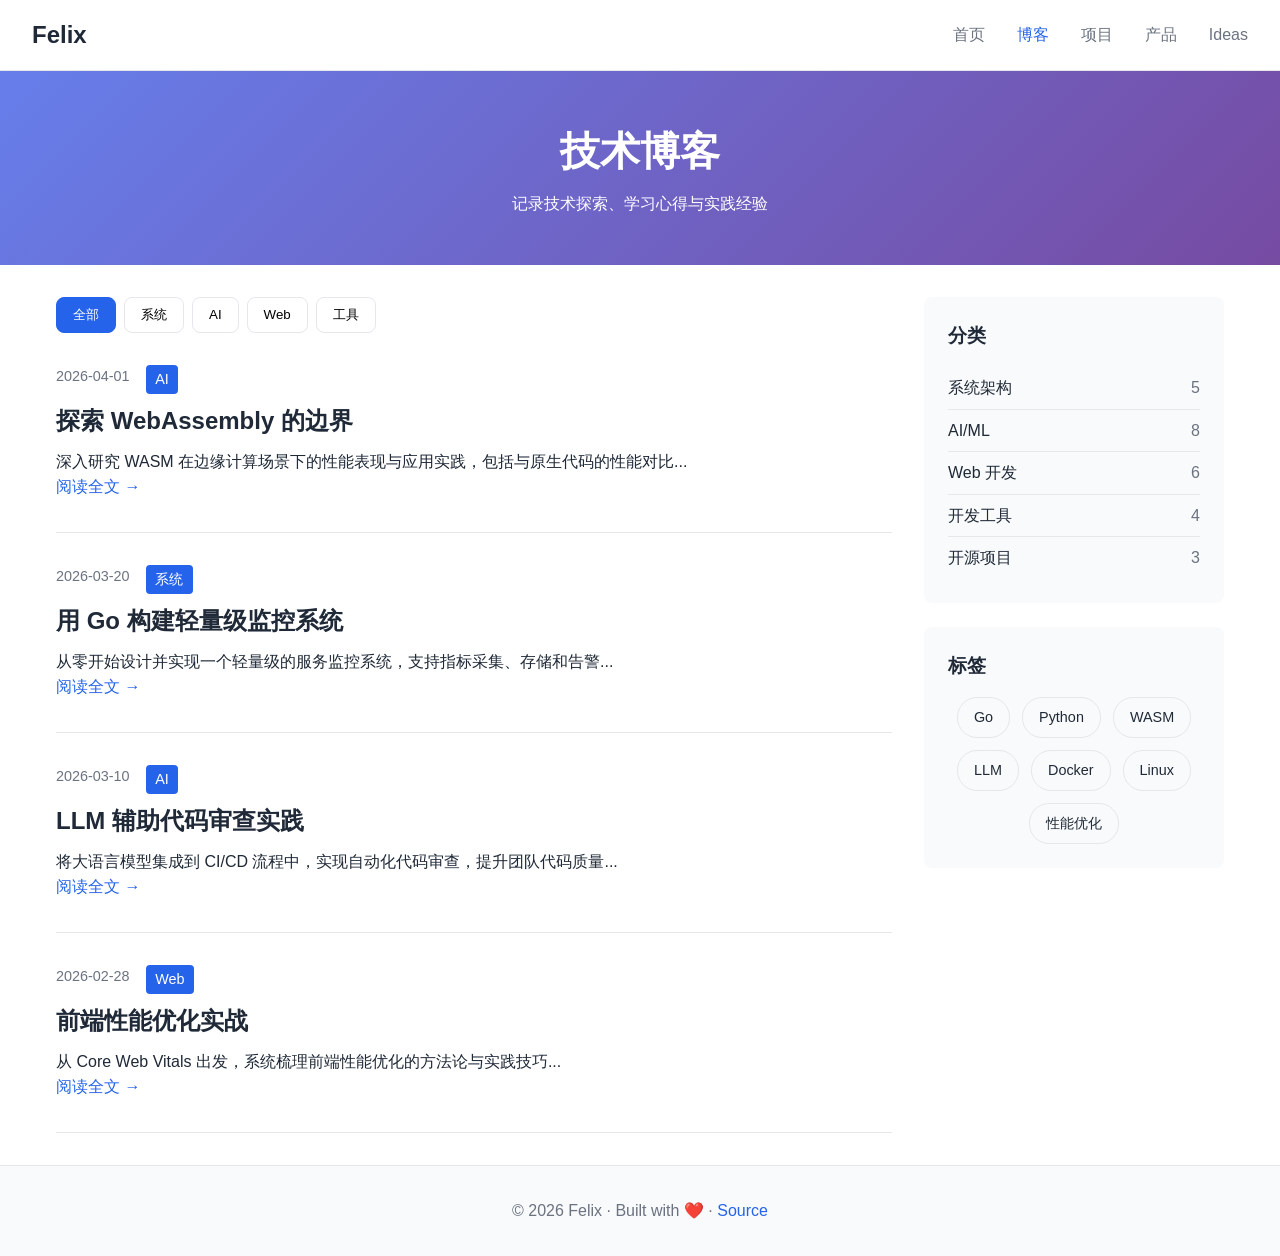
==== blog.html @ bbef853a "Add personal tech blog website with blog, projects, products and ideas sections" ====
<!DOCTYPE html>
<html lang="zh-CN">
<head>
  <meta charset="UTF-8">
  <meta name="viewport" content="width=device-width, initial-scale=1.0">
  <title>博客 - Felix's Tech Blog</title>
  <link rel="stylesheet" href="assets/css/main.css">
</head>
<body>
  <nav class="navbar">
    <div class="nav-brand"><a href="index.html">Felix</a></div>
    <ul class="nav-links">
      <li><a href="index.html">首页</a></li>
      <li><a href="blog.html" class="active">博客</a></li>
      <li><a href="projects.html">项目</a></li>
      <li><a href="products.html">产品</a></li>
      <li><a href="ideas.html">Ideas</a></li>
    </ul>
    <button class="nav-toggle" onclick="toggleNav()">☰</button>
  </nav>

  <div class="page-header">
    <div class="container">
      <h1>技术博客</h1>
      <p>记录技术探索、学习心得与实践经验</p>
    </div>
  </div>

  <div class="container main-layout">
    <main class="content-area">
      <div class="filter-bar">
        <button class="filter-btn active" onclick="filterPosts('all')">全部</button>
        <button class="filter-btn" onclick="filterPosts('系统')">系统</button>
        <button class="filter-btn" onclick="filterPosts('AI')">AI</button>
        <button class="filter-btn" onclick="filterPosts('Web')">Web</button>
        <button class="filter-btn" onclick="filterPosts('工具')">工具</button>
      </div>

      <div class="post-list" id="post-list">
        <article class="post-item" data-tags="AI,工具">
          <div class="post-meta">
            <span class="post-date">2026-04-01</span>
            <span class="post-tag">AI</span>
          </div>
          <h2><a href="viewer.html?file=content/blog/wasm-edge.md">探索 WebAssembly 的边界</a></h2>
          <p>深入研究 WASM 在边缘计算场景下的性能表现与应用实践，包括与原生代码的性能对比...</p>
          <a href="viewer.html?file=content/blog/wasm-edge.md" class="read-more">阅读全文 →</a>
        </article>

        <article class="post-item" data-tags="系统,工具">
          <div class="post-meta">
            <span class="post-date">2026-03-20</span>
            <span class="post-tag">系统</span>
          </div>
          <h2><a href="viewer.html?file=content/blog/go-monitoring.md">用 Go 构建轻量级监控系统</a></h2>
          <p>从零开始设计并实现一个轻量级的服务监控系统，支持指标采集、存储和告警...</p>
          <a href="viewer.html?file=content/blog/go-monitoring.md" class="read-more">阅读全文 →</a>
        </article>

        <article class="post-item" data-tags="AI">
          <div class="post-meta">
            <span class="post-date">2026-03-10</span>
            <span class="post-tag">AI</span>
          </div>
          <h2><a href="viewer.html?file=content/blog/llm-code-review.md">LLM 辅助代码审查实践</a></h2>
          <p>将大语言模型集成到 CI/CD 流程中，实现自动化代码审查，提升团队代码质量...</p>
          <a href="viewer.html?file=content/blog/llm-code-review.md" class="read-more">阅读全文 →</a>
        </article>

        <article class="post-item" data-tags="Web">
          <div class="post-meta">
            <span class="post-date">2026-02-28</span>
            <span class="post-tag">Web</span>
          </div>
          <h2><a href="viewer.html?file=content/blog/web-perf.md">前端性能优化实战</a></h2>
          <p>从 Core Web Vitals 出发，系统梳理前端性能优化的方法论与实践技巧...</p>
          <a href="viewer.html?file=content/blog/web-perf.md" class="read-more">阅读全文 →</a>
        </article>
      </div>
    </main>

    <aside class="sidebar">
      <div class="widget">
        <h3>分类</h3>
        <ul class="category-list">
          <li><a href="#">系统架构 <span>5</span></a></li>
          <li><a href="#">AI/ML <span>8</span></a></li>
          <li><a href="#">Web 开发 <span>6</span></a></li>
          <li><a href="#">开发工具 <span>4</span></a></li>
          <li><a href="#">开源项目 <span>3</span></a></li>
        </ul>
      </div>
      <div class="widget">
        <h3>标签</h3>
        <div class="tags-cloud small">
          <span class="tag">Go</span>
          <span class="tag">Python</span>
          <span class="tag">WASM</span>
          <span class="tag">LLM</span>
          <span class="tag">Docker</span>
          <span class="tag">Linux</span>
          <span class="tag">性能优化</span>
        </div>
      </div>
    </aside>
  </div>

  <footer class="footer">
    <p>© 2026 Felix · Built with ❤️ · <a href="https://github.com/felix/my-website" target="_blank">Source</a></p>
  </footer>

  <script src="assets/js/main.js"></script>
  <script>
    function filterPosts(tag) {
      document.querySelectorAll('.filter-btn').forEach(b => b.classList.remove('active'));
      event.target.classList.add('active');
      document.querySelectorAll('.post-item').forEach(item => {
        if (tag === 'all' || item.dataset.tags.includes(tag)) {
          item.style.display = '';
        } else {
          item.style.display = 'none';
        }
      });
    }
  </script>
</body>
</html>
---- assets/css/main.css ----
:root {
  --primary: #2563eb;
  --primary-dark: #1e40af;
  --text: #1f2937;
  --text-light: #6b7280;
  --bg: #ffffff;
  --bg-alt: #f9fafb;
  --border: #e5e7eb;
  --shadow: rgba(0, 0, 0, 0.1);
  --radius: 8px;
}

* {
  margin: 0;
  padding: 0;
  box-sizing: border-box;
}

body {
  font-family: -apple-system, BlinkMacSystemFont, 'Segoe UI', Roboto, 'Helvetica Neue', Arial, sans-serif;
  line-height: 1.6;
  color: var(--text);
  background: var(--bg);
}

a {
  color: var(--primary);
  text-decoration: none;
}

a:hover {
  text-decoration: underline;
}

.container {
  max-width: 1200px;
  margin: 0 auto;
  padding: 0 1rem;
}

/* Navbar */
.navbar {
  background: var(--bg);
  border-bottom: 1px solid var(--border);
  padding: 1rem 2rem;
  display: flex;
  justify-content: space-between;
  align-items: center;
  position: sticky;
  top: 0;
  z-index: 100;
}

.nav-brand a {
  font-size: 1.5rem;
  font-weight: bold;
  color: var(--text);
}

.nav-links {
  display: flex;
  list-style: none;
  gap: 2rem;
}

.nav-links a {
  color: var(--text-light);
  font-weight: 500;
}

.nav-links a:hover,
.nav-links a.active {
  color: var(--primary);
  text-decoration: none;
}

.nav-toggle {
  display: none;
  background: none;
  border: none;
  font-size: 1.5rem;
  cursor: pointer;
}

/* Hero */
.hero {
  text-align: center;
  padding: 4rem 2rem;
  background: linear-gradient(135deg, #667eea 0%, #764ba2 100%);
  color: white;
}

.avatar {
  width: 100px;
  height: 100px;
  border-radius: 50%;
  background: rgba(255, 255, 255, 0.2);
  display: flex;
  align-items: center;
  justify-content: center;
  font-size: 3rem;
  font-weight: bold;
  margin: 0 auto 1rem;
}

.hero h1 {
  font-size: 2.5rem;
  margin-bottom: 0.5rem;
}

.tagline {
  font-size: 1.2rem;
  opacity: 0.9;
  margin-bottom: 1rem;
}

.bio {
  max-width: 600px;
  margin: 0 auto 2rem;
  opacity: 0.95;
}

.hero-links {
  display: flex;
  gap: 1rem;
  justify-content: center;
  flex-wrap: wrap;
}

/* Buttons */
.btn {
  display: inline-block;
  padding: 0.75rem 1.5rem;
  border-radius: var(--radius);
  font-weight: 500;
  cursor: pointer;
  border: none;
  transition: all 0.2s;
}

.btn-primary {
  background: var(--primary);
  color: white;
}

.btn-primary:hover {
  background: var(--primary-dark);
  text-decoration: none;
}

.btn-outline {
  background: transparent;
  border: 2px solid currentColor;
  color: white;
}

.btn-outline:hover {
  background: rgba(255, 255, 255, 0.1);
  text-decoration: none;
}

.btn-sm {
  padding: 0.5rem 1rem;
  font-size: 0.9rem;
}

/* Section */
.section {
  padding: 3rem 1rem;
}

.section-alt {
  background: var(--bg-alt);
}

.section-title {
  font-size: 2rem;
  margin-bottom: 2rem;
  text-align: center;
}

/* Cards Grid */
.cards-grid {
  display: grid;
  grid-template-columns: repeat(auto-fill, minmax(300px, 1fr));
  gap: 1.5rem;
}

.card {
  background: var(--bg);
  border: 1px solid var(--border);
  border-radius: var(--radius);
  padding: 1.5rem;
  transition: transform 0.2s, box-shadow 0.2s;
}

.card:hover {
  transform: translateY(-4px);
  box-shadow: 0 8px 16px var(--shadow);
}

.card-link {
  display: block;
  color: var(--text);
}

.card-link:hover {
  text-decoration: none;
}

.card-tag {
  display: inline-block;
  background: var(--primary);
  color: white;
  padding: 0.25rem 0.75rem;
  border-radius: 4px;
  font-size: 0.85rem;
  margin-bottom: 0.75rem;
}

.card h3 {
  margin-bottom: 0.5rem;
  color: var(--text);
}

.card p {
  color: var(--text-light);
  margin-bottom: 1rem;
}

.card-date {
  font-size: 0.85rem;
  color: var(--text-light);
}

/* Tags */
.tags-cloud {
  display: flex;
  flex-wrap: wrap;
  gap: 0.75rem;
  justify-content: center;
}

.tag {
  background: var(--bg-alt);
  border: 1px solid var(--border);
  padding: 0.5rem 1rem;
  border-radius: 20px;
  font-size: 0.9rem;
  color: var(--text);
}

/* Page Header */
.page-header {
  background: linear-gradient(135deg, #667eea 0%, #764ba2 100%);
  color: white;
  padding: 3rem 1rem;
  text-align: center;
}

.page-header h1 {
  font-size: 2.5rem;
  margin-bottom: 0.5rem;
}

/* Main Layout */
.main-layout {
  display: grid;
  grid-template-columns: 1fr 300px;
  gap: 2rem;
  padding: 2rem 1rem;
}

.content-area {
  min-width: 0;
}

/* Filter Bar */
.filter-bar {
  display: flex;
  gap: 0.5rem;
  margin-bottom: 2rem;
  flex-wrap: wrap;
}

.filter-btn {
  padding: 0.5rem 1rem;
  border: 1px solid var(--border);
  background: var(--bg);
  border-radius: var(--radius);
  cursor: pointer;
  transition: all 0.2s;
}

.filter-btn:hover,
.filter-btn.active {
  background: var(--primary);
  color: white;
  border-color: var(--primary);
}

/* Post List */
.post-list {
  display: flex;
  flex-direction: column;
  gap: 2rem;
}

.post-item {
  border-bottom: 1px solid var(--border);
  padding-bottom: 2rem;
}

.post-meta {
  display: flex;
  gap: 1rem;
  margin-bottom: 0.5rem;
  font-size: 0.9rem;
  color: var(--text-light);
}

.post-tag {
  background: var(--primary);
  color: white;
  padding: 0.2rem 0.6rem;
  border-radius: 4px;
}

.post-item h2 {
  margin-bottom: 0.5rem;
}

.post-item h2 a {
  color: var(--text);
}

.post-item h2 a:hover {
  color: var(--primary);
}

.read-more {
  color: var(--primary);
  font-weight: 500;
}

/* Sidebar */
.sidebar {
  position: sticky;
  top: 80px;
  height: fit-content;
}

.widget {
  background: var(--bg-alt);
  border-radius: var(--radius);
  padding: 1.5rem;
  margin-bottom: 1.5rem;
}

.widget h3 {
  margin-bottom: 1rem;
}

.category-list {
  list-style: none;
}

.category-list li {
  padding: 0.5rem 0;
  border-bottom: 1px solid var(--border);
}

.category-list li:last-child {
  border-bottom: none;
}

.category-list a {
  display: flex;
  justify-content: space-between;
  color: var(--text);
}

.category-list span {
  color: var(--text-light);
}

/* Projects Grid */
.projects-grid {
  display: grid;
  grid-template-columns: repeat(auto-fill, minmax(350px, 1fr));
  gap: 2rem;
}

.project-card {
  background: var(--bg);
  border: 1px solid var(--border);
  border-radius: var(--radius);
  padding: 2rem;
  transition: transform 0.2s, box-shadow 0.2s;
}

.project-card:hover {
  transform: translateY(-4px);
  box-shadow: 0 8px 16px var(--shadow);
}

.project-header {
  display: flex;
  justify-content: space-between;
  align-items: center;
  margin-bottom: 1rem;
}

.project-icon {
  font-size: 2.5rem;
}

.project-status {
  padding: 0.25rem 0.75rem;
  border-radius: 4px;
  font-size: 0.85rem;
  font-weight: 500;
}

.status-active {
  background: #dcfce7;
  color: #166534;
}

.status-wip {
  background: #fef3c7;
  color: #92400e;
}

.status-done {
  background: #e0e7ff;
  color: #3730a3;
}

.project-card h3 {
  margin-bottom: 1rem;
}

.project-tags {
  display: flex;
  gap: 0.5rem;
  margin: 1rem 0;
  flex-wrap: wrap;
}

.project-links {
  display: flex;
  gap: 0.5rem;
  margin-top: 1rem;
}

/* Products Grid */
.products-grid {
  display: grid;
  grid-template-columns: repeat(auto-fill, minmax(350px, 1fr));
  gap: 2rem;
}

.product-card {
  background: var(--bg);
  border: 1px solid var(--border);
  border-radius: var(--radius);
  padding: 2rem;
  position: relative;
  transition: transform 0.2s, box-shadow 0.2s;
}

.product-card:hover {
  transform: translateY(-4px);
  box-shadow: 0 8px 16px var(--shadow);
}

.product-card.featured {
  border: 2px solid var(--primary);
}

.product-badge {
  position: absolute;
  top: -12px;
  right: 20px;
  background: var(--primary);
  color: white;
  padding: 0.25rem 0.75rem;
  border-radius: 4px;
  font-size: 0.85rem;
}

.product-icon {
  font-size: 3rem;
  margin-bottom: 1rem;
}

.product-card h3 {
  margin-bottom: 1rem;
}

.product-desc {
  color: var(--text-light);
  margin-bottom: 1rem;
}

.product-features {
  list-style: none;
  margin: 1rem 0;
}

.product-features li {
  padding: 0.25rem 0;
  color: var(--text-light);
}

.product-links {
  display: flex;
  gap: 0.5rem;
  margin-top: 1.5rem;
}

/* Ideas Grid */
.ideas-grid {
  display: grid;
  grid-template-columns: repeat(auto-fill, minmax(350px, 1fr));
  gap: 2rem;
}

.idea-card {
  background: var(--bg);
  border: 1px solid var(--border);
  border-radius: var(--radius);
  padding: 2rem;
  transition: transform 0.2s, box-shadow 0.2s;
}

.idea-card:hover {
  transform: translateY(-4px);
  box-shadow: 0 8px 16px var(--shadow);
}

.idea-card.status-exploring {
  border-left: 4px solid #10b981;
}

.idea-card.status-draft {
  border-left: 4px solid #f59e0b;
}

.idea-card.status-shelved {
  border-left: 4px solid #6b7280;
}

.idea-status {
  display: inline-block;
  padding: 0.25rem 0.75rem;
  border-radius: 4px;
  font-size: 0.85rem;
  font-weight: 500;
  margin-bottom: 1rem;
}

.status-exploring .idea-status {
  background: #d1fae5;
  color: #065f46;
}

.status-draft .idea-status {
  background: #fef3c7;
  color: #92400e;
}

.status-shelved .idea-status {
  background: #f3f4f6;
  color: #374151;
}

.idea-card h3 {
  margin-bottom: 1rem;
}

.idea-card p {
  color: var(--text-light);
  margin-bottom: 1rem;
}

.idea-meta {
  display: flex;
  justify-content: space-between;
  align-items: center;
  flex-wrap: wrap;
  gap: 0.5rem;
}

.idea-date {
  font-size: 0.85rem;
  color: var(--text-light);
}

/* Footer */
.footer {
  background: var(--bg-alt);
  border-top: 1px solid var(--border);
  padding: 2rem;
  text-align: center;
  color: var(--text-light);
}

/* Responsive */
@media (max-width: 768px) {
  .nav-links {
    display: none;
  }

  .nav-toggle {
    display: block;
  }

  .hero h1 {
    font-size: 2rem;
  }

  .main-layout {
    grid-template-columns: 1fr;
  }

  .sidebar {
    position: static;
  }

  .cards-grid,
  .projects-grid,
  .products-grid,
  .ideas-grid {
    grid-template-columns: 1fr;
  }
}
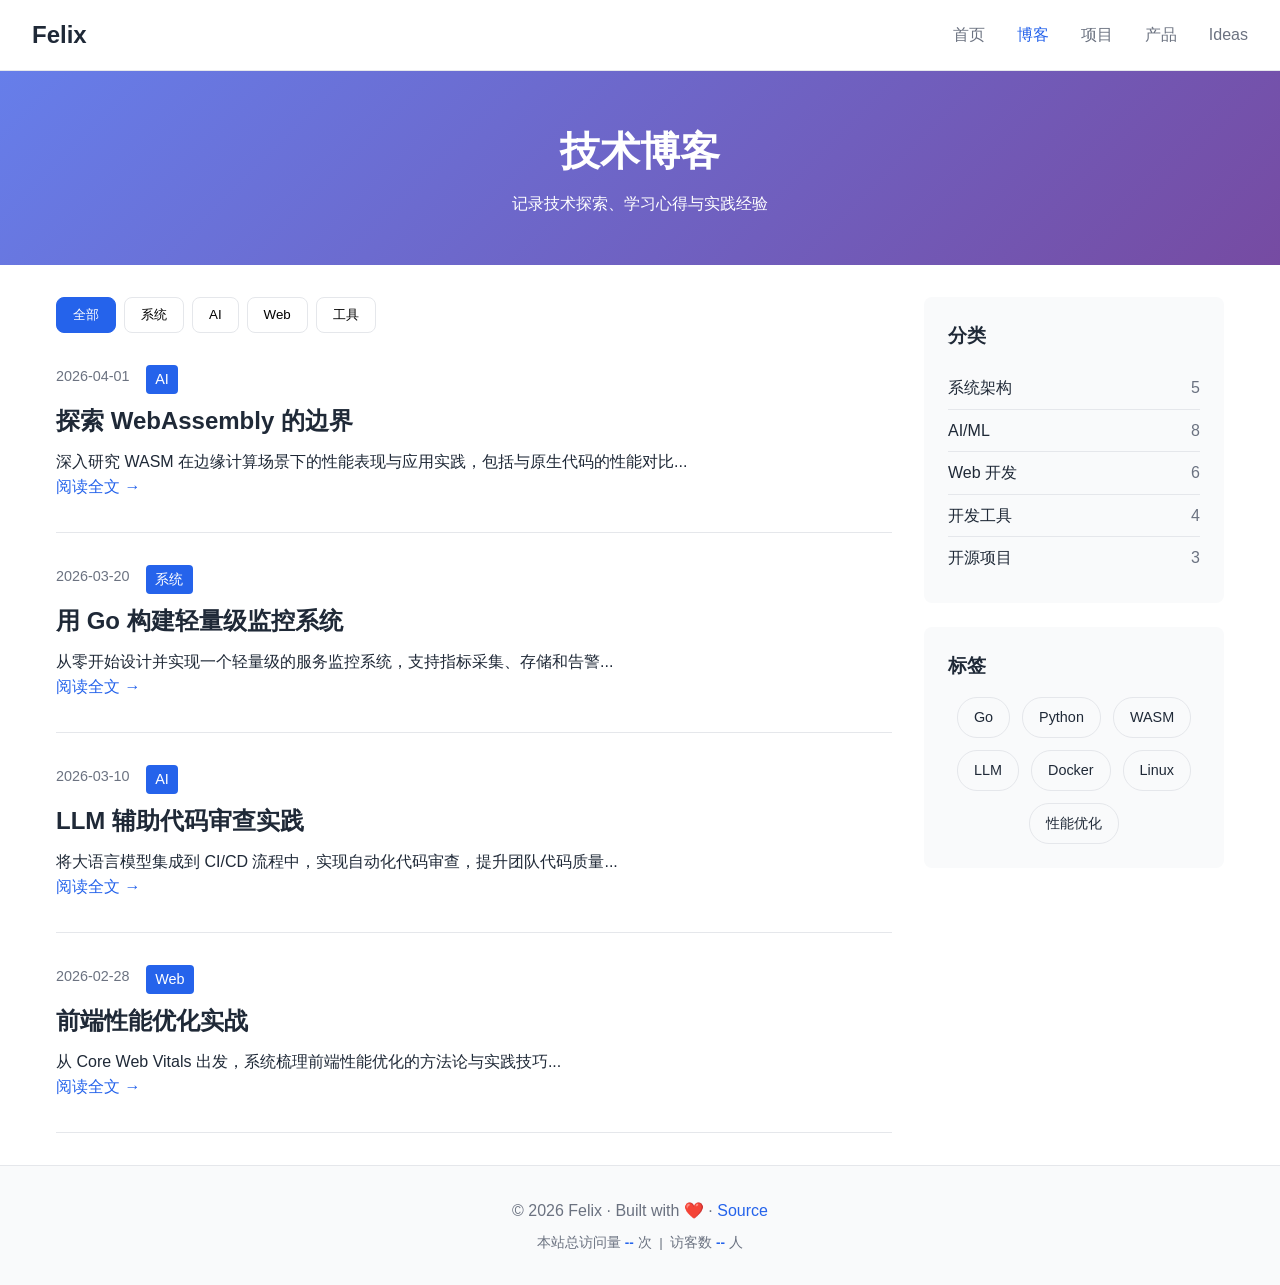
==== commit 208c0844: "Add busuanzi visitor counter to all pages" ====
--- a/blog.html
+++ b/blog.html
@@ -106,7 +106,12 @@
   </div>
 
   <footer class="footer">
+    <script async src="//busuanzi.ibruce.info/busuanzi/2.3/busuanzi.pure.mini.js"></script>
     <p>© 2026 Felix · Built with ❤️ · <a href="https://github.com/felix/my-website" target="_blank">Source</a></p>
+    <p class="site-stats">
+      本站总访问量 <span id="busuanzi_value_site_pv">--</span> 次 &nbsp;|&nbsp;
+      访客数 <span id="busuanzi_value_site_uv">--</span> 人
+    </p>
   </footer>
 
   <script src="assets/js/main.js"></script>
--- a/assets/css/main.css
+++ b/assets/css/main.css
@@ -607,6 +607,17 @@
   color: var(--text-light);
 }
 
+.site-stats {
+  margin-top: 0.5rem;
+  font-size: 0.85rem;
+  color: var(--text-light);
+}
+
+.site-stats span {
+  color: var(--primary);
+  font-weight: 600;
+}
+
 /* Responsive */
 @media (max-width: 768px) {
   .nav-links {
